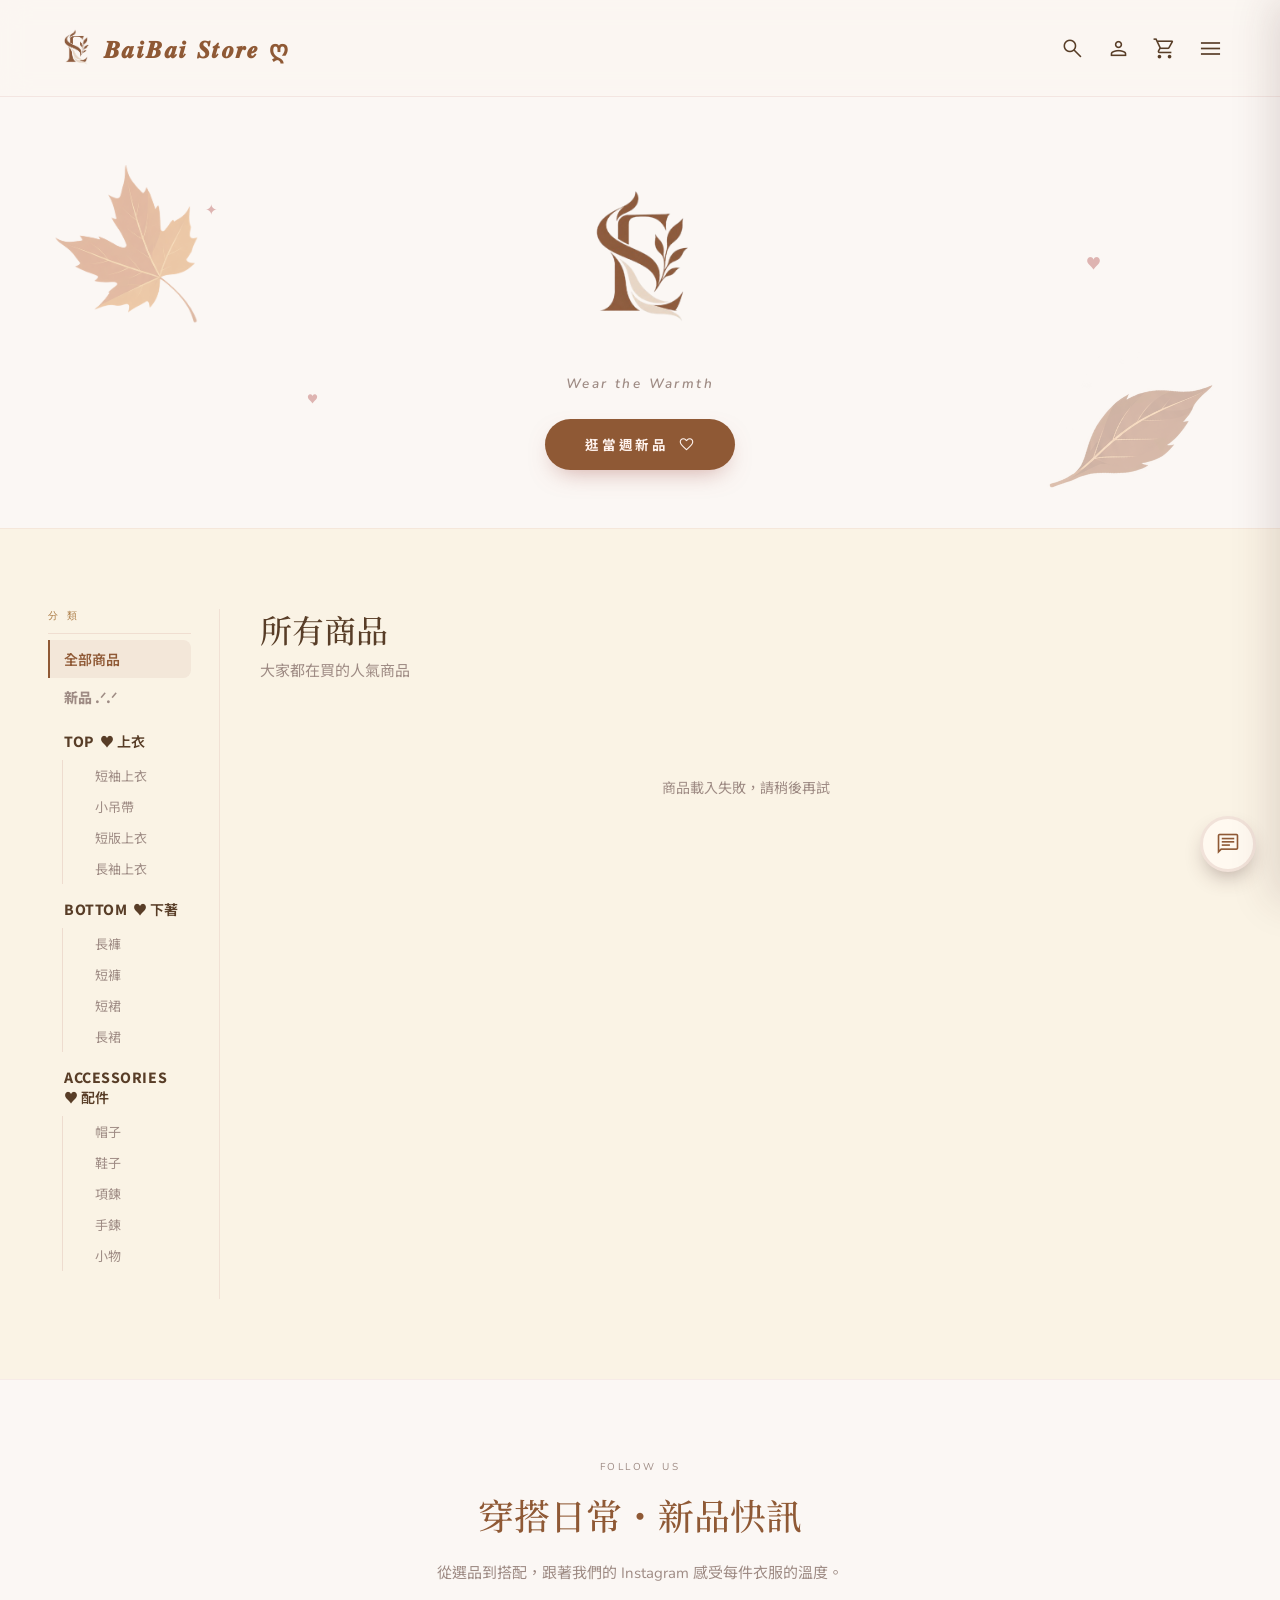
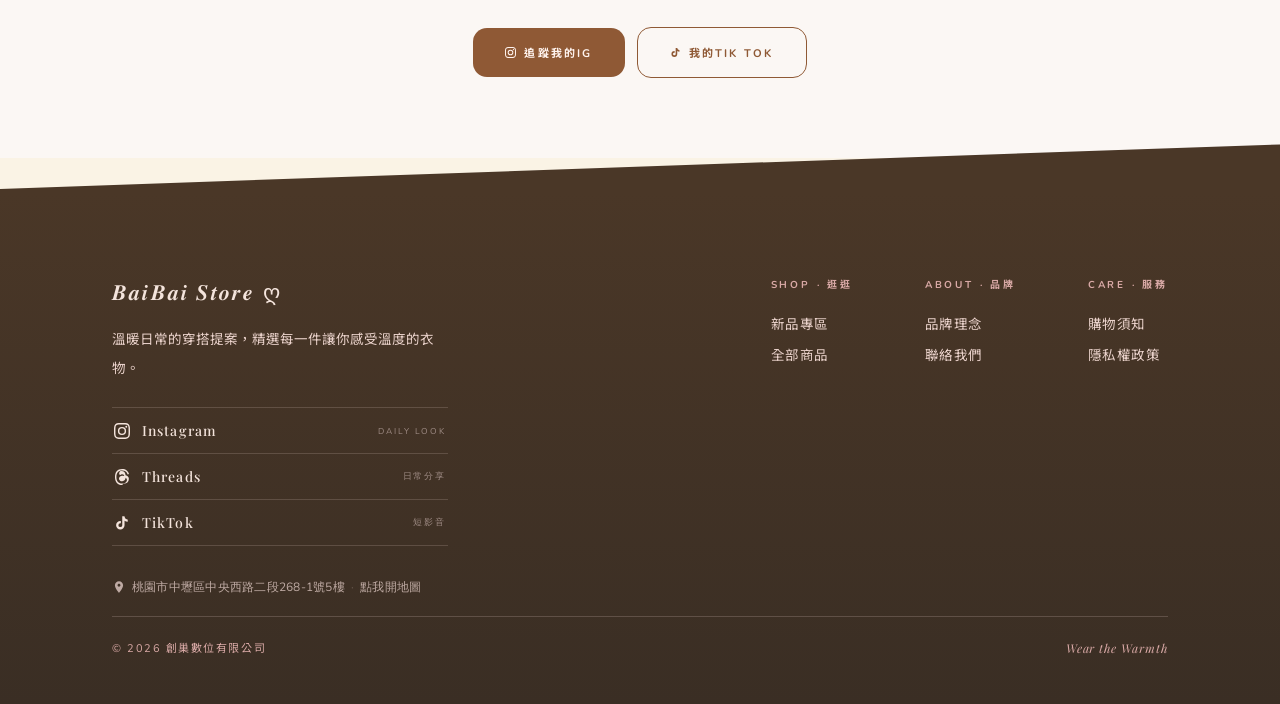
==== index.html @ 3d52a22b "add meta store config" ====
<!DOCTYPE html>
<html lang="zh-Hant">
<head>
  <meta charset="utf-8">
  <meta name="viewport" content="width=device-width, initial-scale=1.0">
  <title>𝑩𝒂𝒊𝑩𝒂𝒊 𝑺𝒕𝒐𝒓𝒆 ღ｜服飾選物 ♥</title>
  <meta name="description" content="𝑩𝒂𝒊𝑩𝒂𝒊 𝑺𝒕𝒐𝒓𝒆 ღ — 溫暖日常的穿搭提案，精選每一件讓你感受溫度的衣物。">
  <meta name="theme-color" content="#FBF7F4">
  <link rel="icon" type="image/x-icon" href="/image/favicon.ico">
  <link rel="icon" type="image/png" sizes="32x32" href="/image/favicon-32x32.png">
  <link rel="icon" type="image/png" sizes="16x16" href="/image/favicon-16x16.png">
  <link rel="apple-touch-icon" sizes="180x180" href="/image/apple-touch-icon.png">
  <link rel="manifest" href="/image/site.webmanifest">

  <!-- Google Fonts -->
  <link rel="preconnect" href="https://fonts.googleapis.com">
  <link rel="preconnect" href="https://fonts.gstatic.com" crossorigin>
  <link href="https://fonts.googleapis.com/css2?family=Playfair+Display:ital,wght@0,500;0,600;1,500;1,600&family=Noto+Serif+TC:wght@500;600;700&family=Nunito:ital,wght@0,300..800;1,400..700&family=Noto+Sans+TC:wght@300;400;500;700&display=swap" rel="stylesheet">
  <link href="https://fonts.googleapis.com/css2?family=Material+Symbols+Outlined:wght,FILL@100..700,0..1&display=swap" rel="stylesheet">
  <link rel="stylesheet" href="style.css">
  <!-- Meta Pixel -->
  <script>
  !function(f,b,e,v,n,t,s){if(f.fbq)return;n=f.fbq=function(){n.callMethod?
  n.callMethod.apply(n,arguments):n.queue.push(arguments)};if(!f._fbq)f._fbq=n;
  n.push=n;n.loaded=!0;n.version='2.0';n.queue=[];t=b.createElement(e);t.async=!0;
  t.src=v;s=b.getElementsByTagName(e)[0];s.parentNode.insertBefore(t,s)}(window,
  document,'script','https://connect.facebook.net/en_US/fbevents.js');
  fbq('init', '1105823902186663');
  fbq('track', 'PageView');
  </script>
  <noscript><img height="1" width="1" style="display:none"
  src="https://www.facebook.com/tr?id=1105823902186663&ev=PageView&noscript=1"/></noscript>
</head>
<body>

<!-- ══════════════════════════════════════════
     HEADER
══════════════════════════════════════════ -->
<header id="site-header">
  <nav class="header-nav">

    <!-- Logo ─ 替換成 <img src="/brand/logo.png" alt="品牌名稱" class="…"> -->
    <a href="/" class="header-logo" aria-label="品牌首頁">
      <img src="/image/cloth_logo.png" alt="Wear the Warmth">
      <p class="logo-text">𝑩𝒂𝒊𝑩𝒂𝒊 𝑺𝒕𝒐𝒓𝒆 ღ</p>
    </a>

    <!-- Right actions -->
    <div class="header-actions">
      <button type="button" class="icon-btn" aria-label="搜尋" onclick="Search.toggle()">
        <span class="material-symbols-outlined">search</span>
      </button>
      <a href="/account.html" class="icon-btn" aria-label="會員中心">
        <span class="material-symbols-outlined">person</span>
      </a>
      <button type="button" class="icon-btn" aria-label="購物車" onclick="Cart.open()">
        <span class="material-symbols-outlined">shopping_cart</span>
        <span id="cart-badge"></span>
      </button>
      <button type="button" class="icon-btn" aria-label="開啟選單" onclick="Drawer.open()"
              style="font-size:0">
        <span class="material-symbols-outlined" style="font-size:27px">menu</span>
      </button>
    </div>
  </nav>

  <!-- Search bar (toggle) -->
  <div id="search-bar">
    <input id="search-input" type="search" placeholder="搜尋商品…"
           oninput="Search.run(this.value)" autocomplete="off"
           onkeydown="if(event.key==='Escape')Search.toggle()">
  </div>
</header>


<!-- ══════════════════════════════════════════
     NAVIGATION DRAWER
══════════════════════════════════════════ -->
<div id="drawer-overlay" onclick="Drawer.close()"></div>

<aside id="nav-drawer" aria-label="主選單">
  <div class="drawer-inner">

    <div class="drawer-topbar">
      <div class="drawer-spacer"></div>
      <!-- Logo (drawer 中央) -->
      <div class="drawer-logo">
        <img src="/image/cloth_logo.png" alt="Wear the Warmth">
        <p class="logo-text">𝑩𝒂𝒊𝑩𝒂𝒊 𝑺𝒕𝒐𝒓𝒆 ღ</p>
        <span class="logo-text-span">Wear the Warmth</span>
      </div>
      <button class="drawer-close" onclick="Drawer.close()" aria-label="關閉選單">
        <span class="material-symbols-outlined">close</span>
      </button>
    </div>

    <nav class="drawer-nav">
      <span class="drawer-eyebrow">Menu</span>

      <a class="drawer-link" href="#new-zone">
        <span class="drawer-zh">新品專區</span>
        <span class="drawer-en">New In</span>
      </a>
      <span class="drawer-sep"></span>
      <a class="drawer-link" href="#shop">
        <span class="drawer-zh">全部商品</span>
        <span class="drawer-en">Shop All</span>
      </a>
      <span class="drawer-sep"></span>
      <a class="drawer-link" href="/notice">
        <span class="drawer-zh">購物須知</span>
        <span class="drawer-en">Care Guide</span>
      </a>
      <span class="drawer-sep"></span>
      <a class="drawer-link" href="/account.html">
        <span class="drawer-zh">會員中心</span>
        <span class="drawer-en">My Account</span>
      </a>
    </nav>

    <div class="drawer-foot">
      <div class="drawer-tagline">
        <span class="drawer-tagline-line"></span>
        <span class="drawer-tagline-text">Wear the Warmth</span>
        <span class="drawer-tagline-line"></span>
      </div>
      <div class="drawer-socials">
        <a class="drawer-social-link" href="#" target="_blank" rel="noopener">Instagram</a>
        <a class="drawer-social-link" href="/contact">Contact Us</a>
      </div>
    </div>

  </div>
</aside>


<!-- ══════════════════════════════════════════
     MAIN
══════════════════════════════════════════ -->
<main>

  <!-- ── Hero ── -->
  <section class="hero" id="home">
    <div class="hero-deco d1"><img src="/image/leaf01.png" alt=""></div>
    <div class="hero-deco d2"><img src="/image/leaf02.png" alt=""></div>
    <span class="hero-spark" style="left:16%;top:24%">✦</span>
    <span class="hero-spark" style="right:14%;top:36%;animation-delay:1.2s">♥︎</span>
    <span class="hero-spark" style="left:24%;bottom:28%;animation-delay:.6s;font-size:11px">♥︎</span>

    <div class="hero-inner">
      <!-- Logo 區：替換成 <img> -->
      <div class="hero-logo">
        <img src="/image/cloth_logo.png" alt="Wear the Warmth">
      </div>
      <p class="hero-tagline">Wear the Warmth</p>
      <a class="hero-cta" href="#shop">
        逛當週新品
        <span class="material-symbols-outlined">favorite</span>
      </a>
    </div>
  </section>


  <!-- ── Product Grid ── -->
  <section id="shop" class="shop-section">
    <div class="shop-layout">

      <!-- 左側分類欄 (桌機顯示) -->
      <aside class="shop-sidebar">
        <div class="sidebar-group">
          <span class="sidebar-group-title">分 類</span>
          <ul class="sidebar-list">

            <li><button class="sidebar-btn active" data-cat="all" onclick="filterCat('all')">全部商品</button></li>
            <li><button class="sidebar-btn" data-cat="new" onclick="filterCat('new')" style="font-weight: 800;">新品 .ᐟ.ᐟ</button></li>

            <!-- TOP 上衣 -->
            <li>
              <button class="sidebar-btn sidebar-btn--parent" data-cat="top" onclick="filterCat('top')">
                <span class="sb-en">TOP</span> ♥ 上衣
              </button>
              <ul class="sidebar-sub">
                <li><button class="sidebar-btn sidebar-btn--sub" data-cat="tshirt" onclick="filterCat('tshirt')">短袖上衣</button></li>
                <li><button class="sidebar-btn sidebar-btn--sub" data-cat="blouse" onclick="filterCat('blouse')">小吊帶</button></li>
                <li><button class="sidebar-btn sidebar-btn--sub" data-cat="shortsleeve" onclick="filterCat('shortsleeve')">短版上衣</button></li>
                <li><button class="sidebar-btn sidebar-btn--sub" data-cat="longsleeve" onclick="filterCat('longsleeve')">長袖上衣</button></li>
              </ul>
            </li>

            <!-- BOTTOM 下著 -->
            <li>
              <button class="sidebar-btn sidebar-btn--parent" data-cat="bottom" onclick="filterCat('bottom')">
                <span class="sb-en">BOTTOM</span> ♥ 下著
              </button>
              <ul class="sidebar-sub">
                <li><button class="sidebar-btn sidebar-btn--sub" data-cat="pants" onclick="filterCat('pants')">長褲</button></li>
                <li><button class="sidebar-btn sidebar-btn--sub" data-cat="shorts" onclick="filterCat('shorts')">短褲</button></li>
                <li><button class="sidebar-btn sidebar-btn--sub" data-cat="skirt" onclick="filterCat('skirt')">短裙</button></li>
                <li><button class="sidebar-btn sidebar-btn--sub" data-cat="longskirt" onclick="filterCat('longskirt')">長裙</button></li>
              </ul>
            </li>

            <!-- ACCESSORIES 配件 -->
            <li>
              <button class="sidebar-btn sidebar-btn--parent" data-cat="accessories" onclick="filterCat('accessories')">
                <span class="sb-en">ACCESSORIES</span> ♥ 配件
              </button>
              <ul class="sidebar-sub">
                <li><button class="sidebar-btn sidebar-btn--sub" data-cat="cap" onclick="filterCat('cap')">帽子</button></li>
                <li><button class="sidebar-btn sidebar-btn--sub" data-cat="shoes" onclick="filterCat('shoes')">鞋子</button></li>
                <li><button class="sidebar-btn sidebar-btn--sub" data-cat="necklace" onclick="filterCat('necklace')">項鍊</button></li>
                <li><button class="sidebar-btn sidebar-btn--sub" data-cat="bracelet" onclick="filterCat('bracelet')">手鍊</button></li>
                <li><button class="sidebar-btn sidebar-btn--sub" data-cat="accessory" onclick="filterCat('accessory')">小物</button></li>
              </ul>
            </li>
          </ul>
        </div>
      </aside>

      <!-- 右側商品區 -->
      <div class="shop-main">
        <div class="section-head">
          <h2 class="section-title">所有商品</h2>
          <p class="section-subtitle">大家都在買的人氣商品</p>
        </div>

        <!-- 手機版橫向篩選 (桌機隱藏) -->
        <div class="mobile-filter">
          <button class="mobile-filter-btn active" data-cat="all" onclick="filterCat('all')">全部</button>
          <button class="mobile-filter-btn" data-cat="new" onclick="filterCat('new')">新品</button>
          <button class="mobile-filter-btn" data-cat="top" onclick="filterCat('top')">上衣</button>
          <button class="mobile-filter-btn" data-cat="bottom" onclick="filterCat('bottom')">下著</button>
          <button class="mobile-filter-btn" data-cat="accessories" onclick="filterCat('accessories')">配件</button>
        </div>

        <div class="product-grid" id="product-grid">
          <p id="products-loading" style="grid-column:1/-1;text-align:center;padding:60px 0;color:var(--c-secondary);font-size:14px">載入中…</p>
        </div><!-- /product-grid -->
      </div><!-- /shop-main -->

    </div><!-- /shop-layout -->
  </section>


  <!-- ── Social Follow ── -->
  <section class="social-section">
    <div class="social-inner">
      <span class="social-eyebrow reveal">FOLLOW US</span>
      <h2 class="social-title reveal">穿搭日常・新品快訊</h2>
      <p class="social-desc reveal">從選品到搭配，跟著我們的 Instagram 感受每件衣服的溫度。</p>
      <div class="social-btns reveal">
        <a href="https://www.instagram.com/yiann.9424/" target="_blank" rel="noopener" class="btn-solid">
          <svg xmlns="http://www.w3.org/2000/svg" viewBox="0 0 24 24" width="1em" height="1em" fill="currentColor" aria-hidden="true"><path d="M12 2.163c3.204 0 3.584.012 4.85.07 3.252.148 4.771 1.691 4.919 4.919.058 1.265.069 1.645.069 4.849 0 3.205-.012 3.584-.069 4.849-.149 3.225-1.664 4.771-4.919 4.919-1.266.058-1.644.07-4.85.07-3.204 0-3.584-.012-4.849-.07-3.26-.149-4.771-1.699-4.919-4.92-.058-1.265-.07-1.644-.07-4.849 0-3.204.013-3.583.07-4.849.149-3.227 1.664-4.771 4.919-4.919 1.266-.057 1.645-.069 4.849-.069zM12 0C8.741 0 8.333.014 7.053.072 2.695.272.273 2.69.073 7.052.014 8.333 0 8.741 0 12c0 3.259.014 3.668.072 4.948.2 4.358 2.618 6.78 6.98 6.98C8.333 23.986 8.741 24 12 24c3.259 0 3.668-.014 4.948-.072 4.354-.2 6.782-2.618 6.979-6.98.059-1.28.073-1.689.073-4.948 0-3.259-.014-3.667-.072-4.947-.196-4.354-2.617-6.78-6.979-6.98C15.668.014 15.259 0 12 0zm0 5.838a6.162 6.162 0 100 12.324 6.162 6.162 0 000-12.324zM12 16a4 4 0 110-8 4 4 0 010 8zm6.406-11.845a1.44 1.44 0 100 2.881 1.44 1.44 0 000-2.881z"/></svg>追蹤我的IG
        </a>
        <a href="https://www.tiktok.com/@yiann.9424_" target="_blank" rel="noopener" class="btn-outline">
          <svg xmlns="http://www.w3.org/2000/svg" viewBox="0 0 24 24" width="1em" height="1em" fill="currentColor" aria-hidden="true"><path d="M19.59 6.69a4.83 4.83 0 01-3.77-4.25V2h-3.45v13.67a2.89 2.89 0 01-2.88 2.5 2.89 2.89 0 01-2.89-2.89 2.89 2.89 0 012.89-2.89c.28 0 .54.04.79.1V9.01a6.33 6.33 0 00-.79-.05 6.34 6.34 0 00-6.34 6.34 6.34 6.34 0 006.34 6.34 6.34 6.34 0 006.33-6.34V8.69a8.18 8.18 0 004.78 1.52V6.73a4.85 4.85 0 01-1.01-.04z"/></svg>我的Tik Tok
        </a>
      </div>
    </div>
  </section>

</main>


<!-- footer 由 script.js renderFooter() 動態插入 -->


<!-- ══════════════════════════════════════════
     CONTACT FAB + POPUP
══════════════════════════════════════════ -->
<button class="fab-contact" id="fab-btn" aria-label="聯絡客服" aria-expanded="false"
        onclick="Contact.toggle()">
  <span class="material-symbols-outlined">chat</span>
</button>

<div class="contact-pop" id="contact-pop" role="dialog" aria-label="聯絡我們">
  <div class="cp-head">
    <span>聯絡我們</span>
    <button onclick="Contact.close()" aria-label="關閉">×</button>
  </div>
  <a class="cp-link" href="https://www.instagram.com/yiann.9424/" target="_blank" rel="noopener">
    <div class="cp-icon"><svg xmlns="http://www.w3.org/2000/svg" viewBox="0 0 24 24" width="1em" height="1em" fill="currentColor" aria-hidden="true"><path d="M12 2.163c3.204 0 3.584.012 4.85.07 3.252.148 4.771 1.691 4.919 4.919.058 1.265.069 1.645.069 4.849 0 3.205-.012 3.584-.069 4.849-.149 3.225-1.664 4.771-4.919 4.919-1.266.058-1.644.07-4.85.07-3.204 0-3.584-.012-4.849-.07-3.26-.149-4.771-1.699-4.919-4.92-.058-1.265-.07-1.644-.07-4.849 0-3.204.013-3.583.07-4.849.149-3.227 1.664-4.771 4.919-4.919 1.266-.057 1.645-.069 4.849-.069zM12 0C8.741 0 8.333.014 7.053.072 2.695.272.273 2.69.073 7.052.014 8.333 0 8.741 0 12c0 3.259.014 3.668.072 4.948.2 4.358 2.618 6.78 6.98 6.98C8.333 23.986 8.741 24 12 24c3.259 0 3.668-.014 4.948-.072 4.354-.2 6.782-2.618 6.979-6.98.059-1.28.073-1.689.073-4.948 0-3.259-.014-3.667-.072-4.947-.196-4.354-2.617-6.78-6.979-6.98C15.668.014 15.259 0 12 0zm0 5.838a6.162 6.162 0 100 12.324 6.162 6.162 0 000-12.324zM12 16a4 4 0 110-8 4 4 0 010 8zm6.406-11.845a1.44 1.44 0 100 2.881 1.44 1.44 0 000-2.881z"/></svg></div>
    <span class="cp-text"><b>Instagram 私訊</b><i>@yiann.9424</i></span>
    <span class="cp-arrow">→</span>
  </a>
  <a class="cp-link" href="https://www.threads.com/@yiann.9424" target="_blank" rel="noopener">
    <div class="cp-icon"><svg xmlns="http://www.w3.org/2000/svg" viewBox="0 0 24 24" width="1em" height="1em" fill="currentColor" aria-hidden="true"><path d="M12.186 24h-.007c-3.581-.024-6.334-1.205-8.184-3.509C2.35 18.44 1.5 15.586 1.472 12.01v-.017c.03-3.579.879-6.43 2.525-8.482C5.868 1.206 8.602.016 12.18 0h.014c2.746.02 5.043.725 6.826 2.098 1.677 1.29 2.858 3.13 3.509 5.467l-2.04.569c-1.104-3.96-3.898-5.984-8.304-6.015-2.91.022-5.11.936-6.54 2.717C4.307 6.504 3.616 8.914 3.589 12c.027 3.086.718 5.496 2.057 7.164 1.43 1.783 3.631 2.698 6.54 2.717 2.623-.02 4.358-.631 5.8-2.045 1.647-1.613 1.618-3.593 1.09-4.798-.31-.71-.873-1.3-1.634-1.75-.192 1.352-.622 2.446-1.284 3.272-.886 1.102-2.14 1.704-3.73 1.79-1.202.065-2.361-.218-3.259-.801-1.063-.689-1.685-1.74-1.752-2.964-.065-1.19.408-2.285 1.33-3.082.88-.76 2.119-1.207 3.583-1.291a13.853 13.853 0 013.02.142c-.126-.742-.375-1.332-.75-1.757-.513-.586-1.298-.883-2.363-.886h-.018c-.882 0-1.952.25-2.857 1.446l-1.644-1.18C7.863 3.354 9.429 2.986 11.07 2.986h.03c3.873.04 6.027 2.274 6.27 6.324.47.117.917.262 1.338.433 1.357.555 2.387 1.438 2.985 2.556.811 1.513.776 3.662-.09 5.533-1.26 2.742-3.656 4.131-7.417 4.168h-.003z"/></svg></div>
    <span class="cp-text"><b>Threads</b><i>@yiann.9424</i></span>
    <span class="cp-arrow">→</span>
  </a>
  <div class="cp-note">依來訊順序盡快回覆，感謝耐心等候 ♡</div>
</div>


<!-- ══════════════════════════════════════════
     CART DRAWER
══════════════════════════════════════════ -->
<div id="cart-overlay" onclick="Cart.close()"></div>

<aside id="cart-drawer" aria-label="購物車">
  <div class="cart-head">
    <button class="cart-close" onclick="Cart.close()" aria-label="關閉購物車">
      <span class="material-symbols-outlined">close</span>
    </button>
    <p class="cart-title">SHOPPING CART <span style="color:#A85C55">♥</span></p>
    <span class="cart-subtitle">購 物 車</span>
  </div>

  <div class="cart-body" id="cart-body">
    <div class="cart-empty-state">
      <span class="material-symbols-outlined">shopping_cart</span>
      <p>購物車還空著</p>
      <a href="#shop" onclick="Cart.close()">去逛逛 →</a>
    </div>
  </div>

  <div class="cart-foot">
    <div class="cart-total-box">
      <div class="cart-total-row">
        <span class="cart-total-label">小計</span>
        <span class="cart-total-amt" id="cart-total">NT$0</span>
      </div>
      <p class="cart-total-note">運費將於結帳時計算</p>
    </div>
    <a href="/checkout.html" class="cart-btn-checkout">前往結帳</a>
    <button class="cart-btn-continue" onclick="Cart.close()">繼續購物</button>
    <div class="cart-perks">
      <div class="cart-perk">
        <span class="material-symbols-outlined">local_shipping</span>
        <p class="cart-perk-title">滿額免運</p>
        <p class="cart-perk-desc">消費滿 NT$5,000<br>享免運優惠</p>
      </div>
      <div class="cart-perk">
        <span class="material-symbols-outlined">favorite</span>
        <p class="cart-perk-title">貼心服務</p>
        <p class="cart-perk-desc">有問題歡迎<br>聯繫客服</p>
      </div>
    </div>
  </div>
</aside>


<!-- ══════════════════════════════════════════
     TOAST
══════════════════════════════════════════ -->
<div id="toast"></div>

<script src="script.js"></script>
<script>
(async () => {
  const API  = 'https://brand-api.crazyfunlife8.workers.dev';
  const grid = document.getElementById('product-grid');
  try {
    const res  = await fetch(`${API}/api/products`);
    const data = await res.json();
    if (!data.ok || !data.products.length) {
      grid.innerHTML = '<p style="grid-column:1/-1;text-align:center;padding:60px 0;color:var(--c-secondary);font-size:14px">目前沒有商品</p>';
      return;
    }
    grid.innerHTML = data.products.map(p => {
      const img    = p.images?.[0]
        ? `<img src="${API}/images/${p.images[0]}" alt="${p.name}" loading="lazy">`
        : `<div class="product-img-placeholder"><span class="material-symbols-outlined">checkroom</span></div>`;
      const badge  = p.badge === 'new' ? '<span class="badge badge-new">NEW</span>'
                   : p.badge === 'hot' ? '<span class="badge badge-hot">HOT</span>' : '';
      const price  = p.original_price && p.original_price > p.price
        ? `NT$${p.price.toLocaleString()} <span class="product-price-original">NT$${p.original_price.toLocaleString()}</span>`
        : `NT$${p.price.toLocaleString()}`;
      return `
        <a class="product-card" href="product.html?id=${p.id}" data-cat="${[p.cat, p.badge === 'new' ? 'new' : ''].filter(Boolean).join(' ')}">
          <div class="product-img-wrap">
            ${img}
            ${badge ? `<div class="product-badges">${badge}</div>` : ''}
          </div>
          <div class="product-info">
            <p class="product-name">${p.name}</p>
            <p class="product-price">${price}</p>
          </div>
        </a>`;
    }).join('');
  } catch {
    grid.innerHTML = '<p style="grid-column:1/-1;text-align:center;padding:60px 0;color:var(--c-secondary);font-size:14px">商品載入失敗，請稍後再試</p>';
  }
})();
</script>
</body>
</html>
---- style.css ----
/* ══════════════════════════════════════════
   DESIGN TOKENS
══════════════════════════════════════════ */
:root {
  --c-primary:      #8f5935;
  --c-primary-dark: #754122;
  --c-surface:      #FBF7F4;
  --c-body:         #FAF3E5;
  --c-on-surface:   #583d27;
  --c-secondary:    #9E8B84;
  --c-accent:       #D9A9A6;
  --c-accent-mid:   #aa7a43;
  --c-ft-dark:      #4a3727;
  --c-ft-darker:    #3A2E24;
  --r-card:         22px;
  --r-btn:          14px;
  --r-pill:         9999px;
  --r-input:        12px;
}

/* ══════════════════════════════════════════
   BASE
══════════════════════════════════════════ */
*, *::before, *::after { box-sizing: border-box; margin: 0; padding: 0; }
html { scroll-behavior: smooth; }
body {
  font-family: 'Nunito', 'Noto Sans TC', sans-serif;
  background: var(--c-body);
  color: var(--c-on-surface);
  overflow-x: hidden;
  -webkit-font-smoothing: antialiased;
}
a { color: inherit; }
button { font-family: inherit; }
img { display: block; max-width: 100%; }

.material-symbols-outlined {
  font-variation-settings: 'FILL' 0, 'wght' 300, 'GRAD' 0, 'opsz' 24;
  vertical-align: middle;
}

/* ══════════════════════════════════════════
   SCROLL REVEAL
══════════════════════════════════════════ */
.reveal {
  opacity: 0;
  transform: translateY(20px);
  transition: opacity .8s cubic-bezier(.25,.46,.45,.94),
              transform .8s cubic-bezier(.25,.46,.45,.94);
}
.reveal.visible { opacity: 1; transform: translateY(0); }

/* ══════════════════════════════════════════
   HEADER
══════════════════════════════════════════ */
#site-header {
  position: fixed; top: 0; left: 0; width: 100%; z-index: 50;
  background: rgba(251,247,244,.92);
  backdrop-filter: blur(14px);
  -webkit-backdrop-filter: blur(14px);
  border-bottom: 1px solid rgba(192,128,122,.15);
  transition: box-shadow .3s;
}
#site-header.scrolled { box-shadow: 0 2px 20px rgba(74,43,39,.1); }

.header-nav {
  display: flex; align-items: center; gap: 4px;
  width: 100%; padding: 0 20px;
  max-width: 1280px; margin: 0 auto;
  height: 80px;
}
@media (min-width: 768px) { .header-nav { height: 96px; padding: 0 48px; } }

.header-logo {
  display: flex; align-items: center; text-decoration: none; flex-shrink: 0;
}
.header-logo img { height: 48px; width: auto; object-fit: contain; }
@media (min-width: 768px) { .header-logo img { height: 56px; } }
/* 文字 logo 備用 (沒有圖時顯示) */
.logo-text {
  font-family: 'Playfair Display', serif;
  font-size: 24px; font-weight: 600;
  color: var(--c-primary); letter-spacing: .1em;
}
.logo-text-span {
  font-family: 'Nunito', 'Noto Sans TC', sans-serif;
  font-size: 8px; font-weight: 600;
  color: var(--c-secondary); letter-spacing: .08em;
  top: 4px; left: 1px;
  position: relative;
}

.header-actions { display: flex; align-items: center; gap: 2px; margin-left: auto; }

.icon-btn {
  display: flex; align-items: center; justify-content: center;
  width: 44px; height: 44px;
  background: none; border: none; cursor: pointer;
  color: var(--c-on-surface);
  transition: color .3s;
  position: relative; text-decoration: none;
}
.icon-btn:hover { color: var(--c-primary); }
.icon-btn .material-symbols-outlined { font-size: 25px; }

#cart-badge {
  display: none; position: absolute; top: 5px; right: 2px;
  background: var(--c-primary); color: #FFF3EE;
  font-size: 10px; line-height: 1; border-radius: var(--r-pill);
  min-width: 16px; height: 16px;
  align-items: center; justify-content: center; padding: 0 3px;
}
#cart-badge.show { display: flex; }

/* Search Bar (below header) */
#search-bar {
  display: none; padding: 12px 20px;
  background: rgba(251,247,244,.98);
  border-top: 1px solid rgba(192,128,122,.12);
}
#search-bar.open { display: block; }
#search-input {
  width: 100%; padding: 10px 16px;
  background: #F5EDE8; border: 1px solid rgba(192,128,122,.3);
  border-radius: var(--r-input); outline: none;
  font-family: 'Nunito', 'Noto Sans TC', sans-serif;
  font-size: 14px; color: var(--c-on-surface);
  transition: border-color .25s;
}
#search-input:focus { border-color: var(--c-primary); }
#search-input::placeholder { color: var(--c-secondary); }

/* ══════════════════════════════════════════
   NAVIGATION DRAWER
══════════════════════════════════════════ */
#drawer-overlay {
  position: fixed; inset: 0;
  background: rgba(58,46,36,.25);
  backdrop-filter: blur(4px);
  z-index: 65;
  opacity: 0; pointer-events: none;
  transition: opacity .35s;
}
#drawer-overlay.open { opacity: 1; pointer-events: auto; }

#nav-drawer {
  position: fixed; inset: 0;
  background: var(--c-surface);
  z-index: 70;
  display: flex; flex-direction: column;
  overflow-y: auto;
  transform: translateX(-100%);
  transition: transform .4s cubic-bezier(.25,.46,.45,.94);
}
#nav-drawer.open { transform: translateX(0); }

.drawer-inner {
  display: flex; flex-direction: column; min-height: 100%;
  padding: 16px 24px 32px;
  max-width: 1280px; margin: 0 auto; width: 100%;
}
@media (min-width: 768px) { .drawer-inner { padding: 32px 48px 48px; } }

.drawer-topbar {
  display: flex; align-items: center; justify-content: space-between;
  height: 80px; margin-bottom: 24px; flex-shrink: 0;
}
@media (min-width: 768px) { .drawer-topbar { height: 96px; } }

.drawer-spacer { width: 48px; }

.drawer-logo img { height: 3.8rem; width: auto; object-fit: contain; }
@media (min-width: 768px) { .drawer-logo img { height: 5rem; } }

.drawer-close {
  display: flex; align-items: center; justify-content: center;
  width: 48px; height: 48px;
  background: none; border: none; cursor: pointer;
  color: var(--c-primary); transition: color .3s;
}
.drawer-close:hover { color: var(--c-on-surface); }
.drawer-close .material-symbols-outlined { font-size: 28px; }

/* Eyebrow */
.drawer-eyebrow {
  display: flex; align-items: center; gap: 14px;
  font-family: 'Nunito', sans-serif;
  font-size: 10px; letter-spacing: .4em; text-indent: .4em;
  text-transform: uppercase; color: var(--c-accent-mid);
}
.drawer-eyebrow::before, .drawer-eyebrow::after {
  content: ""; width: 30px; height: 1px;
}
.drawer-eyebrow::before { background: linear-gradient(90deg, transparent, rgba(192,128,122,.55)); }
.drawer-eyebrow::after  { background: linear-gradient(90deg, rgba(192,128,122,.55), transparent); }

/* Nav Links */
.drawer-nav {
  display: flex; flex-direction: column;
  align-items: center; justify-content: center;
  flex-grow: 1; gap: 24px;
}

.drawer-link {
  display: flex; flex-direction: column; align-items: center; gap: 7px;
  text-decoration: none; transition: opacity .3s;
}
.drawer-zh {
  font-family: 'Playfair Display', 'Noto Serif TC', Georgia, serif;
  font-weight: 500;
  font-size: clamp(21px, 4.6vw, 27px);
  letter-spacing: .3em; text-indent: .3em;
  color: var(--c-on-surface); line-height: 1.3; transition: color .3s;
}
.drawer-en {
  font-family: 'Playfair Display', serif;
  font-style: italic; font-size: 12.5px;
  letter-spacing: .08em; color: var(--c-accent-mid); transition: color .3s;
}
.drawer-link:hover .drawer-zh,
.drawer-link:hover .drawer-en { color: var(--c-primary); }

.drawer-sep { width: 26px; height: 1px; background: rgba(192,128,122,.4); }

/* Drawer footer */
.drawer-foot { margin-top: auto; padding-top: 40px; }
.drawer-tagline {
  display: flex; align-items: center; gap: 16px; margin-bottom: 24px;
}
.drawer-tagline-line { flex: 1; height: 1px; background: rgba(192,128,122,.3); }
.drawer-tagline-text {
  font-size: 10px; letter-spacing: .35em; text-transform: uppercase;
  color: rgba(158,139,132,.8); white-space: nowrap;
}
.drawer-socials { display: flex; flex-wrap: wrap; justify-content: center; gap: 24px; }
@media (min-width: 768px) { .drawer-socials { gap: 48px; } }
.drawer-social-link {
  font-size: 11px; letter-spacing: .15em; text-transform: uppercase;
  color: rgba(58,46,36,.7); text-decoration: none; transition: color .3s;
}
.drawer-social-link:hover { color: var(--c-primary); }

/* ══════════════════════════════════════════
   HERO
══════════════════════════════════════════ */
.hero {
  position: relative; overflow: hidden; text-align: center;
  padding: 58px 24px 0;
  background-color: var(--c-surface);
}

.hero-inner {
  position: relative; z-index: 2;
  max-width: 560px; margin: 0 auto; padding-bottom: 58px;
  opacity: 0; transform: translateY(16px);
  animation: heroIn .8s cubic-bezier(.2,.65,.25,1) .05s forwards;
}
@keyframes heroIn { to { opacity: 1; transform: none; } }
@media (prefers-reduced-motion: reduce) {
  .hero-inner { animation: none; opacity: 1; transform: none; }
}

.hero-logo { width: min(46vw, 210px); margin: 0 auto; }
.hero-logo img { width: 100%; height: auto; }

.hero-tagline {
  margin-top: 10px;
  font-family: 'Nunito', sans-serif; font-style: italic; font-weight: 600;
  font-size: 13.5px; letter-spacing: .18em; color: var(--c-secondary);
}

.hero-cta {
  display: inline-flex; align-items: center; gap: 9px;
  margin-top: 26px; padding: 15px 40px;
  background: var(--c-primary); color: #FFF3EE;
  text-decoration: none; border-radius: var(--r-pill);
  font-family: 'Nunito', 'Noto Sans TC', sans-serif;
  font-weight: 700; font-size: 13.5px; letter-spacing: .2em;
  box-shadow: 0 10px 24px -10px rgba(168,92,85,.55);
  transition: transform .25s cubic-bezier(.34,1.56,.64,1), box-shadow .25s;
}
.hero-cta:hover { transform: translateY(-3px) scale(1.02); box-shadow: 0 16px 30px -12px rgba(168,92,85,.6); }
.hero-cta .material-symbols-outlined { font-size: 17px; }

/* Deco elements */
.hero-deco {
  position: absolute; pointer-events: none; z-index: 0;
  width: clamp(90px, 14vw, 160px);
  height: clamp(90px, 14vw, 160px);
  opacity: .4;
}
.hero-deco img { width: 100%; height: 100%; object-fit: contain; }
.hero-deco.d1 { left: 4vw; top: 16%; transform-origin: 50% 0%; animation: leafSway 9s ease-in-out infinite; }
.hero-deco.d2 { right: 3vw; bottom: 2%; transform-origin: 50% 0%; animation: leafSway 15s ease-in-out infinite reverse; rotate: 20deg; }
@keyframes leafSway { 0%,100%{ transform: rotate(-25deg); } 50%{ transform: rotate(25deg); } }

.hero-spark {
  position: absolute; pointer-events: none;
  color: var(--c-accent); font-size: 15px; opacity: .85;
  animation: twinkle 2.6s ease-in-out infinite;
}
@keyframes twinkle { 0%,100%{ opacity: .25 } 50%{ opacity: .9 } }
@media (prefers-reduced-motion: reduce) { .hero-deco, .hero-spark { animation: none; } }

/* ══════════════════════════════════════════
   ANNOUNCEMENT BANNER (optional)
══════════════════════════════════════════ */
.announce-bar {
  background: var(--c-primary); color: #FFF3EE;
  text-align: center; padding: 10px 16px;
  font-size: 12.5px; letter-spacing: .1em;
  display: flex; align-items: center; justify-content: center; gap: 8px;
}
.announce-bar .material-symbols-outlined { font-size: 16px; }

/* ══════════════════════════════════════════
   PRODUCT SECTION
══════════════════════════════════════════ */
.shop-section {
  padding: 48px 20px 64px;
  max-width: 1280px; margin: 0 auto;
  border-top: 1px solid rgba(192,128,122,.1);
}
@media (min-width: 768px) { .shop-section { padding: 80px 48px; } }

.section-head { margin-bottom: 24px; }
@media (min-width: 768px) { .section-head { margin-bottom: 36px; } }

.section-title {
  font-family: 'Playfair Display', 'Noto Serif TC', Georgia, serif;
  font-size: 28px; font-weight: 500;
  color: var(--c-on-surface); line-height: 1.3; margin-bottom: 8px;
}
@media (min-width: 768px) { .section-title { font-size: 32px; } }

.section-subtitle { font-size: 15px; color: var(--c-secondary); }

/* ── Shop Layout ── */
.shop-layout {
  display: flex;
  align-items: flex-start;
}

/* ── Left Sidebar ── */
.shop-sidebar { display: none; }
@media (min-width: 768px) {
  .shop-sidebar {
    display: block;
    width: 172px;
    flex-shrink: 0;
    position: sticky;
    top: 108px;
    padding-right: 28px;
    margin-right: 40px;
    border-right: 1px solid rgba(192,128,122,.15);
  }
}

.sidebar-group { margin-bottom: 28px; }

.sidebar-group-title {
  display: block;
  font-family: 'Nunito', sans-serif;
  font-size: 10px; letter-spacing: .3em; text-transform: uppercase;
  color: var(--c-accent-mid);
  padding-bottom: 10px;
  border-bottom: 1px solid rgba(192,128,122,.18);
  margin-bottom: 6px;
}

.sidebar-list { list-style: none; }

.sidebar-btn {
  display: block; width: 100%;
  padding: 9px 12px 9px 14px;
  background: none;
  border: none;
  border-left: 2.5px solid transparent;
  cursor: pointer; text-align: left;
  font-family: 'Noto Sans TC', 'Nunito', sans-serif;
  font-size: 14px;
  color: var(--c-secondary);
  border-radius: 0 8px 8px 0;
  transition: background .2s, color .2s, border-color .2s;
}
.sidebar-btn:hover {
  background: rgba(168,92,85,.06);
  color: var(--c-on-surface);
}
.sidebar-btn.active {
  border-left-color: var(--c-primary);
  background: rgba(168,92,85,.08);
  color: var(--c-primary);
  font-weight: 600;
}

/* ── Sidebar parent / sub ── */
.sidebar-btn--parent {
  font-weight: 600;
  color: var(--c-on-surface);
  margin-top: 6px;
}
.sb-en {
  /* font-style: italic; */
  font-weight: 800;
  /* color: var(--c-accent-mid); */
  letter-spacing: .04em;
  margin-right: 3px;
}

.sidebar-sub {
  list-style: none;
  padding-left: 16px;
  margin-left: 14px;
  margin-bottom: 4px;
  border-left: 1px solid rgba(192,128,122,.2);
}
.sidebar-btn--sub {
  font-size: 13px;
  color: var(--c-secondary);
  padding-top: 6px;
  padding-bottom: 6px;
}
.sidebar-btn--sub:hover { color: var(--c-on-surface); }
.sidebar-btn--sub.active { color: var(--c-primary); }

/* ── Mobile filter bar ── */
.mobile-filter {
  display: flex; overflow-x: auto; gap: 8px;
  padding-bottom: 4px; margin-bottom: 24px;
  scrollbar-width: none;
}
.mobile-filter::-webkit-scrollbar { display: none; }
@media (min-width: 768px) { .mobile-filter { display: none; } }

.mobile-filter-btn {
  padding: 7px 16px; flex-shrink: 0;
  background: none; border: 1.5px solid rgba(192,128,122,.35);
  border-radius: var(--r-pill); cursor: pointer;
  font-family: 'Nunito', 'Noto Sans TC', sans-serif;
  font-size: 12.5px; font-weight: 600; letter-spacing: .06em;
  color: var(--c-secondary); white-space: nowrap;
  transition: background .2s, border-color .2s, color .2s;
}
.mobile-filter-btn:hover { border-color: var(--c-primary); color: var(--c-primary); }
.mobile-filter-btn.active {
  background: var(--c-primary); border-color: var(--c-primary); color: #FFF3EE;
}

/* ── Shop main ── */
.shop-main { flex: 1; min-width: 0; }
@media (min-width: 768px) {
  .shop-main .product-grid { grid-template-columns: repeat(3, 1fr); }
}

/* Product Grid */
.product-grid {
  display: grid;
  grid-template-columns: repeat(2, 1fr);
  gap: 12px;
}
@media (min-width: 768px) { .product-grid { grid-template-columns: repeat(4, 1fr); gap: 40px; } }

.product-card {
  display: flex; flex-direction: column;
  background: #FFF9F5; border-radius: var(--r-card);
  overflow: hidden; text-decoration: none;
  transition: transform .3s cubic-bezier(.34,1.2,.64,1), box-shadow .3s;
}
.product-card:hover {
  transform: translateY(-4px);
  box-shadow: 0 16px 40px -12px rgba(74,43,39,.18);
}

.product-img-wrap {
  width: 100%; padding-top: 130%;
  position: relative; background: #F5EDE8; overflow: hidden;
}
.product-img-wrap img {
  position: absolute; inset: 0; width: 100%; height: 100%;
  object-fit: cover; transition: transform .5s ease;
}
.product-card:hover .product-img-wrap img { transform: scale(1.04); }

.product-img-placeholder {
  position: absolute; inset: 0;
  display: flex; align-items: center; justify-content: center;
  color: rgba(168,92,85,.2);
}
.product-img-placeholder .material-symbols-outlined { font-size: 52px; }

.product-badges {
  position: absolute; top: 10px; left: 10px;
  display: flex; flex-direction: column; gap: 5px;
}
.badge {
  display: inline-flex; align-items: center;
  padding: 3px 10px; border-radius: var(--r-pill);
  font-size: 10px; font-weight: 700; letter-spacing: .12em;
  font-family: 'Nunito', sans-serif;
}
.badge-new  { background: var(--c-primary); color: #FFF3EE; }
.badge-hot  { background: #3A2E24; color: #FAF3E5; }
.badge-sold { background: rgba(58,46,36,.5); color: rgba(250,243,229,.7); }

.product-info { padding: 12px 14px 16px; }
@media (min-width: 768px) { .product-info { padding: 16px 18px 20px; } }

.product-name {
  font-family: 'Noto Sans TC', sans-serif;
  font-size: 14px; font-weight: 500;
  color: var(--c-on-surface); line-height: 1.5; margin-bottom: 6px;
}
.product-price {
  font-family: 'Nunito', sans-serif;
  font-size: 15px; font-weight: 700; color: var(--c-primary);
}
.product-price-original {
  font-size: 12px; color: var(--c-secondary);
  text-decoration: line-through; margin-left: 6px;
}

.empty-state {
  grid-column: 1 / -1; text-align: center;
  padding: 80px 0; color: var(--c-secondary); font-size: 15px;
}

/* ══════════════════════════════════════════
   SOCIAL / FOLLOW SECTION
══════════════════════════════════════════ */
.social-section {
  padding: 80px 20px;
  background: var(--c-surface);
  border-top: 1px solid rgba(192,128,122,.1);
  text-align: center;
}
.social-inner { max-width: 640px; margin: 0 auto; }

.social-eyebrow {
  display: block; margin-bottom: 16px;
  font-size: 10px; letter-spacing: .25em; text-transform: uppercase;
  color: var(--c-secondary);
}
.social-title {
  font-family: 'Playfair Display', 'Noto Serif TC', Georgia, serif;
  font-size: 28px; font-weight: 500;
  color: var(--c-primary); margin-bottom: 20px; line-height: 1.4;
}
@media (min-width: 768px) { .social-title { font-size: 36px; } }

.social-desc {
  font-size: 15px; color: var(--c-secondary); line-height: 1.8;
  margin-bottom: 40px;
}
.social-btns {
  display: flex; flex-direction: column; gap: 12px;
  justify-content: center; align-items: center;
}
@media (min-width: 640px) { .social-btns { flex-direction: row; } }

.btn-solid {
  display: inline-flex; align-items: center; justify-content: center; gap: 8px;
  padding: 16px 32px;
  background: var(--c-primary); color: #FFF3EE;
  font-family: 'Nunito', 'Noto Sans TC', sans-serif;
  font-size: 11px; font-weight: 700; letter-spacing: .2em; text-transform: uppercase;
  text-decoration: none; border-radius: var(--r-btn);
  transition: transform .25s cubic-bezier(.34,1.56,.64,1), box-shadow .25s;
}
.btn-solid:hover { transform: translateY(-2px); box-shadow: 0 10px 24px -8px rgba(168,92,85,.4); }
.btn-solid .material-symbols-outlined { font-size: 16px; }

.btn-outline {
  display: inline-flex; align-items: center; justify-content: center; gap: 8px;
  padding: 16px 32px;
  background: transparent; border: 1.5px solid var(--c-primary); color: var(--c-primary);
  font-family: 'Nunito', 'Noto Sans TC', sans-serif;
  font-size: 11px; font-weight: 700; letter-spacing: .2em; text-transform: uppercase;
  text-decoration: none; border-radius: var(--r-btn);
  transition: background .25s;
}
.btn-outline:hover { background: rgba(168,92,85,.06); }
.btn-outline .material-symbols-outlined { font-size: 16px; }

/* ══════════════════════════════════════════
   FOOTER
══════════════════════════════════════════ */
footer {
  position: relative; margin-top: 34px;
  background: linear-gradient(180deg, var(--c-ft-dark) 0%, var(--c-ft-darker) 100%);
}

footer::before {
  content: "";
  position: absolute;
  width: 100vw;
  left: 0; right: 0;
  top: -48px; height: 49px;
  background: var(--c-ft-dark);
  clip-path: polygon(-10% 100%, 100% 0, 100% 100%);
}

.footer-wrap { max-width: 1152px; margin: 0 auto; padding: 64px 24px 40px; display: flex; flex-direction: column; }
@media (min-width: 768px) { .footer-wrap { padding: 84px 48px 48px; } }

.footer-grid { display: flex; flex-direction: column; gap: 44px; }
@media (min-width: 768px) { .footer-grid { flex-direction: row; justify-content: space-between; gap: 64px; } }

.footer-brand img { height: 38px; width: auto; object-fit: contain; }
.footer-brand-text {
  font-family: 'Playfair Display', serif;
  font-size: 22px; font-weight: 500; color: #F4E4DC; letter-spacing: .1em;
}
.footer-blurb {
  margin-top: 20px;
  font-family: 'Nunito', 'Noto Sans TC', sans-serif;
  font-size: 13.5px; line-height: 2.1; color: #EBD3CC; max-width: 21rem;
}

.footer-social { margin-top: 24px; display: flex; flex-direction: column; max-width: 21rem; }
.footer-social a {
  display: flex; align-items: center; gap: 12px;
  padding: 13px 2px; text-decoration: none;
  border-bottom: 1px solid rgba(234,211,206,.18);
  color: #F4E4DC; transition: color .25s, padding-left .25s;
}
.footer-social a:first-child { border-top: 1px solid rgba(234,211,206,.18); }
.footer-social a:hover { color: #F7CBD0; padding-left: 5px; }
.footer-social .material-symbols-outlined { font-size: 18px; color: var(--c-accent); }
.footer-social b {
  font-family: 'Playfair Display', 'Noto Serif TC', Georgia, serif;
  font-weight: 500; font-size: 14px; letter-spacing: .08em;
}
.footer-social i {
  margin-left: auto; font-style: normal; font-family: 'Nunito', sans-serif;
  font-size: 8.5px; letter-spacing: .22em; text-transform: uppercase; color: var(--c-secondary);
}
.footer-info {
  margin-top: auto;
  padding: 32px 0 0;
  text-align: left;
}
.fs-map {
  display: inline-flex; align-items: center; gap: 6px;
  text-decoration: none; color: rgba(234,211,206,.75);
  font-family: 'Nunito', sans-serif; font-size: 12px;
  transition: color .2s;
}
.fs-map:hover { color: rgba(234,211,206,1); }
.fs-map svg { flex-shrink: 0; }
.fs-map-addr { letter-spacing: .02em; }
.fs-map-sep { opacity: .35; }
.fs-map-cta { letter-spacing: .03em; }
.fs-map:hover .fs-map-cta { text-decoration: underline; text-underline-offset: 3px; }

.footer-store {
  display: flex; gap: 10px; align-items: flex-start;
  margin-top: 20px; text-decoration: none; max-width: 21rem;
}
.footer-store .material-symbols-outlined { font-size: 18px; color: var(--c-accent); margin-top: 3px; flex-shrink: 0; }
.footer-store-addr { display: block; font-size: 13px; line-height: 1.8; color: #F4E4DC; letter-spacing: .05em; }
.footer-store-hours { display: block; font-size: 11px; letter-spacing: .1em; color: var(--c-secondary); margin-top: 2px; }
.footer-store:hover .footer-store-addr { color: #F7CBD0; }

.footer-cols { display: grid; grid-template-columns: 1fr 1fr; gap: 36px; }
@media (min-width: 768px) { .footer-cols { display: flex; gap: 72px; } }

.footer-col h5 {
  font-size: 10px; letter-spacing: .28em; text-transform: uppercase;
  color: var(--c-accent); margin-bottom: 16px;
}
.footer-col a {
  display: block; font-size: 13.5px; letter-spacing: .04em;
  color: #EBD3CC; text-decoration: none; padding: 5px 0; transition: color .25s;
}
.footer-col a:hover { color: #F7CBD0; }

.footer-bar {
  border-top: 1px solid rgba(234,211,206,.2); margin-top: 16px; padding-top: 22px;
  display: flex; flex-direction: column; gap: 6px;
  align-items: center; text-align: center;
}
@media (min-width: 640px) { .footer-bar { flex-direction: row; justify-content: space-between; text-align: left; } }
.footer-bar .ft-copy { font-size: 11px; letter-spacing: .14em; color: var(--c-accent); }
.footer-bar .ft-tagline {
  font-family: 'Playfair Display', serif; font-style: italic;
  font-size: 12px; letter-spacing: .08em; color: var(--c-accent);
}

/* ══════════════════════════════════════════
   CONTACT FAB + POPUP
══════════════════════════════════════════ */
.fab-contact {
  position: fixed; right: 14px; bottom: 92px; z-index: 60;
  width: 56px; height: 56px; border-radius: 50%;
  background: #FFF9F0; border: 3px solid #F1E2D9; padding: 0;
  display: flex; align-items: center; justify-content: center;
  cursor: pointer;
  box-shadow: 0 10px 22px -8px rgba(74,43,39,.45);
  animation: fabFloat 3.2s ease-in-out infinite;
  transition: transform .25s cubic-bezier(.34,1.56,.64,1);
}
.fab-contact:hover { transform: scale(1.12) rotate(-4deg); }
.fab-contact .material-symbols-outlined { font-size: 26px; color: var(--c-primary); }
@keyframes fabFloat { 0%,100%{ translate: 0 0 } 50%{ translate: 0 -5px } }
@media (min-width: 768px) { .fab-contact { right: 24px; bottom: 28px; } }
@media (prefers-reduced-motion: reduce) { .fab-contact { animation: none; } }

.contact-pop {
  position: fixed; right: 14px; bottom: 158px; z-index: 70;
  width: min(272px, calc(100vw - 28px));
  background: #FFF9F0; border: 1px solid #F1E2D9; border-radius: 22px;
  padding: 16px 16px 13px;
  box-shadow: 0 18px 44px -14px rgba(74,43,39,.35);
  display: none; transform-origin: 100% 100%;
}
.contact-pop.open { display: block; animation: popIn .28s cubic-bezier(.34,1.56,.64,1); }
@keyframes popIn { from{ opacity:0; transform:scale(.88) translateY(8px) } to{ opacity:1; transform:none } }
@media (min-width: 768px) { .contact-pop { right: 24px; bottom: 96px; } }
@media (prefers-reduced-motion: reduce) { .contact-pop.open { animation: none; } }

.cp-head {
  display: flex; align-items: center; justify-content: space-between; margin-bottom: 6px;
}
.cp-head span {
  font-family: 'Playfair Display', 'Noto Serif TC', serif;
  font-size: 13.5px; letter-spacing: .14em; color: var(--c-primary);
}
.cp-head button {
  background: none; border: 0; cursor: pointer;
  font-size: 20px; line-height: 1; color: var(--c-accent-mid); padding: 2px 4px;
}
.cp-link {
  display: flex; align-items: center; gap: 11px;
  padding: 9px 4px; text-decoration: none; border-radius: var(--r-btn);
  transition: background .2s;
}
.cp-link:hover { background: rgba(192,128,122,.08); }
.cp-icon {
  width: 44px; height: 44px; border-radius: 12px;
  background: #F0E8E4; display: flex; align-items: center; justify-content: center; flex-shrink: 0;
}
.cp-icon .material-symbols-outlined { font-size: 22px; color: var(--c-primary); }
.cp-text b { display: block; font-size: 13.5px; font-weight: 700; color: #3A2E24; }
.cp-text i { font-style: normal; font-size: 12px; color: var(--c-primary); letter-spacing: .04em; }
.cp-arrow { margin-left: auto; color: var(--c-accent-mid); font-size: 15px; }
.cp-note {
  margin-top: 7px; padding-top: 9px;
  border-top: 1px solid rgba(192,128,122,.18);
  text-align: center; font-size: 11px; letter-spacing: .06em; color: var(--c-secondary);
}

/* ══════════════════════════════════════════
   CART DRAWER
══════════════════════════════════════════ */
#cart-overlay {
  display: none; position: fixed; inset: 0;
  background: rgba(0,0,0,.4); z-index: 60;
}
#cart-overlay.open { display: block; }

#cart-drawer {
  position: fixed; top: 0; right: 0;
  height: 100%; width: 100%; max-width: 448px;
  background: var(--c-surface); z-index: 70;
  transform: translateX(100%);
  transition: transform .3s cubic-bezier(.25,.46,.45,.94);
  display: flex; flex-direction: column;
  box-shadow: -8px 0 40px rgba(74,43,39,.15);
}
#cart-drawer.open { transform: translateX(0); }

.cart-head {
  padding: 24px 24px 16px; border-bottom: 1px solid rgba(192,128,122,.15);
  position: relative; text-align: center; flex-shrink: 0;
}
.cart-title {
  font-family: 'Playfair Display', 'Noto Serif TC', serif;
  font-size: 22px; letter-spacing: .1em; line-height: 1.2;
}
.cart-subtitle {
  font-size: 10px; letter-spacing: .35em; text-transform: uppercase;
  color: var(--c-secondary); display: block; margin-top: 5px;
}
.cart-close {
  position: absolute; top: 12px; right: 10px;
  width: 40px; height: 40px;
  display: flex; align-items: center; justify-content: center;
  background: none; border: none; cursor: pointer;
  color: var(--c-secondary); transition: color .3s;
}
.cart-close:hover { color: var(--c-primary); }

.cart-body { flex-grow: 1; overflow-y: auto; padding: 24px; }

.cart-empty-state {
  display: flex; flex-direction: column; align-items: center; justify-content: center;
  gap: 12px; min-height: 280px; padding-top: 60px;
}
.cart-empty-state .material-symbols-outlined { font-size: 56px; color: rgba(168,92,85,.2); }
.cart-empty-state p { font-size: 14px; color: var(--c-secondary); }
.cart-empty-state a {
  font-size: 11px; letter-spacing: .2em; color: var(--c-primary);
  text-decoration: none; border-bottom: 1px solid rgba(168,92,85,.4); padding-bottom: 2px;
}

.cart-item {
  display: flex; gap: 16px; padding: 20px 0;
  border-bottom: 1px solid rgba(192,128,122,.12);
}
.cart-item-img {
  width: 68px; height: 84px; border-radius: 12px;
  background: #F5EDE8; overflow: hidden; flex-shrink: 0;
}
.cart-item-img img { width: 100%; height: 100%; object-fit: cover; }
.cart-item-info { flex-grow: 1; min-width: 0; }
.cart-item-name { font-size: 14.5px; color: var(--c-on-surface); line-height: 1.4; }
.cart-item-variant { font-size: 11px; color: var(--c-secondary); margin-top: 4px; }
.cart-item-row { display: flex; justify-content: space-between; align-items: center; margin-top: 10px; }
.cart-item-price { font-size: 14px; color: var(--c-primary); font-weight: 700; }
.cart-qty-ctrl {
  display: flex; align-items: center;
  border: 1.5px solid rgba(143,89,53,.25); border-radius: 20px;
  overflow: hidden;
}
.cart-qty-ctrl button {
  background: none; border: none; cursor: pointer;
  width: 28px; height: 26px; font-size: 16px; line-height: 1;
  color: var(--c-primary); display: flex; align-items: center; justify-content: center;
  transition: background .15s;
}
.cart-qty-ctrl button:hover { background: rgba(143,89,53,.1); }
.cart-qty-ctrl span {
  min-width: 24px; text-align: center;
  font-size: 13px; font-weight: 700; color: var(--c-on-surface);
}
.cart-item-remove {
  margin-top: 6px; font-size: 10.5px; color: rgba(168,92,85,.7);
  background: none; border: none; cursor: pointer;
  display: flex; align-items: center; gap: 4px; padding: 0;
}
.cart-item-remove .material-symbols-outlined { font-size: 13px; }

.cart-foot { border-top: 1px solid rgba(192,128,122,.15); padding: 16px 24px 24px; flex-shrink: 0; text-align: center; }
.cart-total-box {
  border: 1px solid rgba(192,128,122,.28); border-radius: 16px;
  padding: 14px 16px; background: rgba(255,255,255,.45);
}
.cart-total-row { display: flex; justify-content: center; align-items: flex-end; gap: 12px; }
.cart-total-label { font-size: 11px; letter-spacing: .2em; text-transform: uppercase; color: var(--c-secondary); }
.cart-total-amt {
  font-family: 'Nunito', sans-serif; font-size: 24px; font-weight: 700;
  color: var(--c-primary); line-height: 1;
}
.cart-total-note { font-size: 11px; color: rgba(158,139,132,.7); margin-top: 7px; }
.cart-btn-checkout {
  display: block; text-align: center; margin-top: 14px; padding: 16px;
  background: var(--c-primary); color: #FFF3EE; text-decoration: none;
  font-size: 11px; font-weight: 700; letter-spacing: .25em; text-transform: uppercase;
  border-radius: var(--r-btn); transition: opacity .25s;
}
.cart-btn-checkout:hover { opacity: .9; }
.cart-btn-continue {
  display: block; width: 100%; text-align: center; margin-top: 10px; padding: 16px;
  background: transparent; border: 1.5px solid var(--c-primary); color: var(--c-primary);
  font-size: 11px; font-weight: 700; letter-spacing: .25em; text-transform: uppercase;
  cursor: pointer; border-radius: var(--r-btn); transition: background .25s;
}
.cart-btn-continue:hover { background: rgba(168,92,85,.05); }
.cart-perks {
  display: grid; grid-template-columns: repeat(2, 1fr); gap: 8px; justify-items: center;
  margin-top: 18px; text-align: center;
}
.cart-perk .material-symbols-outlined { font-size: 22px; color: var(--c-primary); }
.cart-perk-title { font-size: 11.5px; color: #5A4334; font-weight: 600; margin-top: 3px; }
.cart-perk-desc { font-size: 10.5px; color: #9C8B80; line-height: 1.55; margin-top: 2px; }

/* ══════════════════════════════════════════
   TOAST
══════════════════════════════════════════ */
#toast {
  position: fixed; left: 50%; bottom: 96px; z-index: 95;
  transform: translate(-50%, 10px); opacity: 0; pointer-events: none;
  transition: opacity .3s, transform .3s;
}
#toast.show { opacity: 1; transform: translate(-50%, 0); }
.toast-body {
  display: flex; align-items: center; gap: 8px;
  background: var(--c-primary); color: #FFF3EE;
  padding: 12px 20px; border-radius: var(--r-pill);
  box-shadow: 0 8px 24px rgba(168,92,85,.35);
  font-size: 14px; white-space: nowrap;
}
.toast-body .material-symbols-outlined { font-size: 18px; }
.toast-body.toast-error {
  background: #c0392b;
  box-shadow: 0 8px 24px rgba(192,57,43,.35);
}

/* ══════════════════════════════════════════
   MAIN OFFSET
══════════════════════════════════════════ */
main { margin-top: 80px; }
@media (min-width: 768px) { main { margin-top: 96px; } }
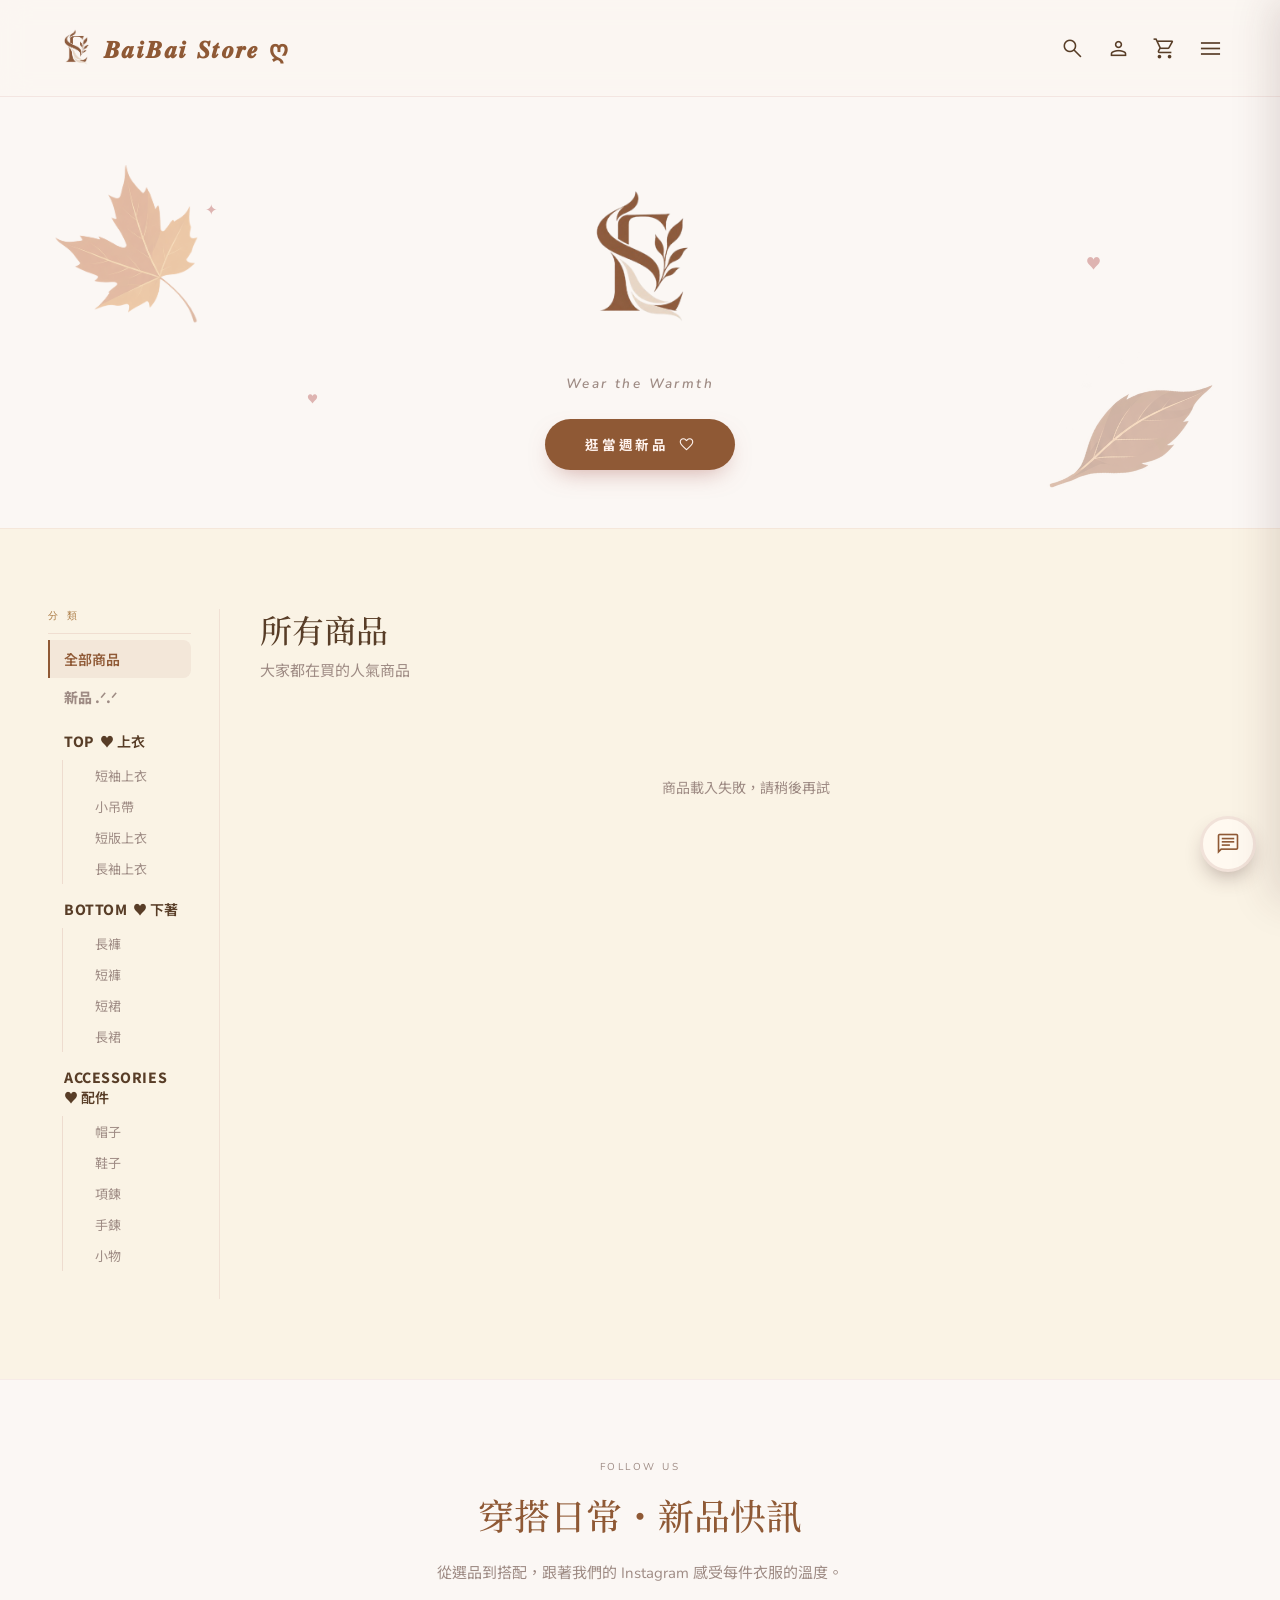
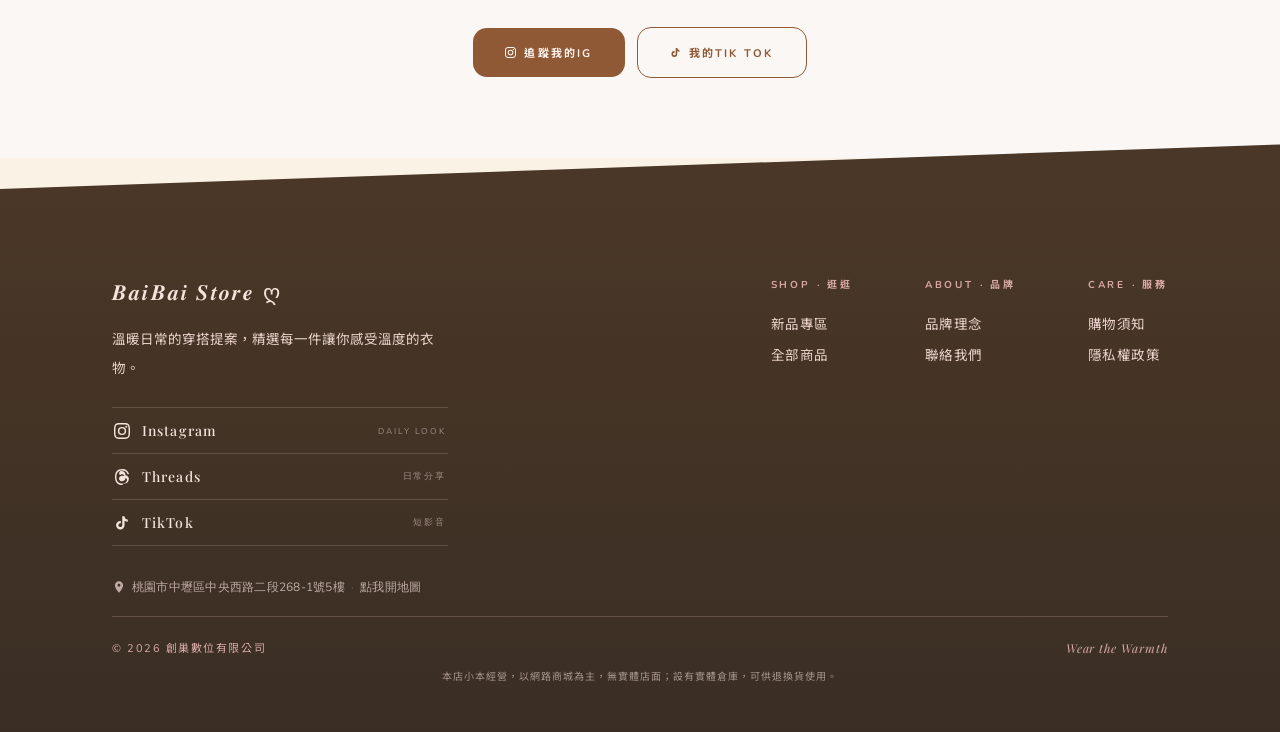
==== commit 1befb858: "change item_no format to item_letter+sort_order (3-digit), support A010 URL lookup" ====
--- a/index.html
+++ b/index.html
@@ -367,13 +367,13 @@
         ? `NT$${p.price.toLocaleString()} <span class="product-price-original">NT$${p.original_price.toLocaleString()}</span>`
         : `NT$${p.price.toLocaleString()}`;
       return `
-        <a class="product-card" href="product.html?id=${p.id}" data-cat="${[p.cat, p.badge === 'new' ? 'new' : ''].filter(Boolean).join(' ')}">
+        <a class="product-card" href="product.html?id=${p.item_letter ? p.item_letter + String(p.sort_order).padStart(3,'0') : p.id}" data-cat="${[p.cat, p.badge === 'new' ? 'new' : ''].filter(Boolean).join(' ')}">
           <div class="product-img-wrap">
             ${img}
             ${badge ? `<div class="product-badges">${badge}</div>` : ''}
           </div>
           <div class="product-info">
-            <p class="product-name">${p.name}</p>
+            <p class="product-name">${p.item_letter ? p.item_letter + String(p.sort_order).padStart(3,'0') + '-' + p.name : p.name}</p>
             <p class="product-price">${price}</p>
           </div>
         </a>`;
--- a/style.css
+++ b/style.css
@@ -683,9 +683,21 @@
 }
 @media (min-width: 640px) { .footer-bar { flex-direction: row; justify-content: space-between; text-align: left; } }
 .footer-bar .ft-copy { font-size: 11px; letter-spacing: .14em; color: var(--c-accent); }
+.footer-note {
+  margin-top: 10px; font-size: 11px; color: rgba(234,211,206,.35);
+  letter-spacing: .04em; text-align: center;
+}
 .footer-bar .ft-tagline {
   font-family: 'Playfair Display', serif; font-style: italic;
   font-size: 12px; letter-spacing: .08em; color: var(--c-accent);
+}
+
+.footer-note {
+  margin-top: 12px; font-size: 10px; letter-spacing: .1em;
+  color: rgba(234,211,206,.6);
+  display: flex; 
+  flex-direction: column;
+  text-align: center;
 }
 
 /* ══════════════════════════════════════════
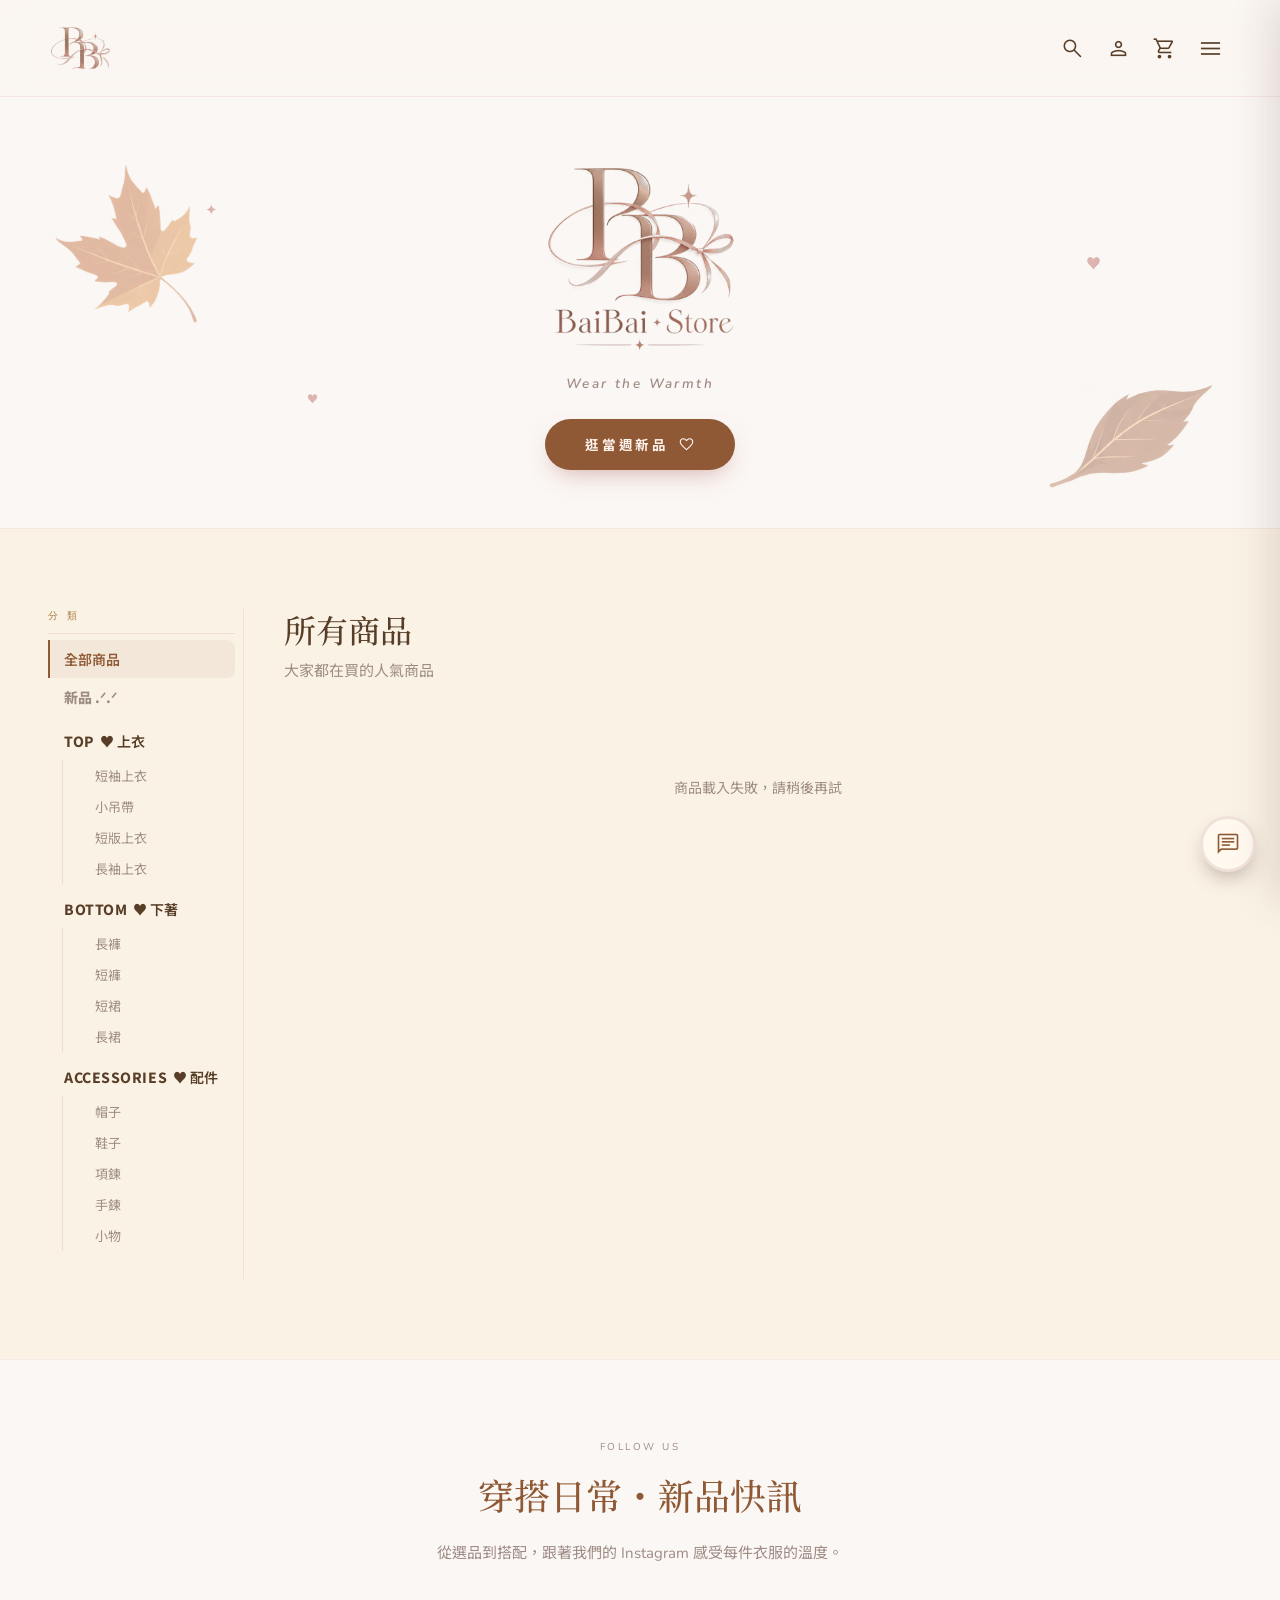
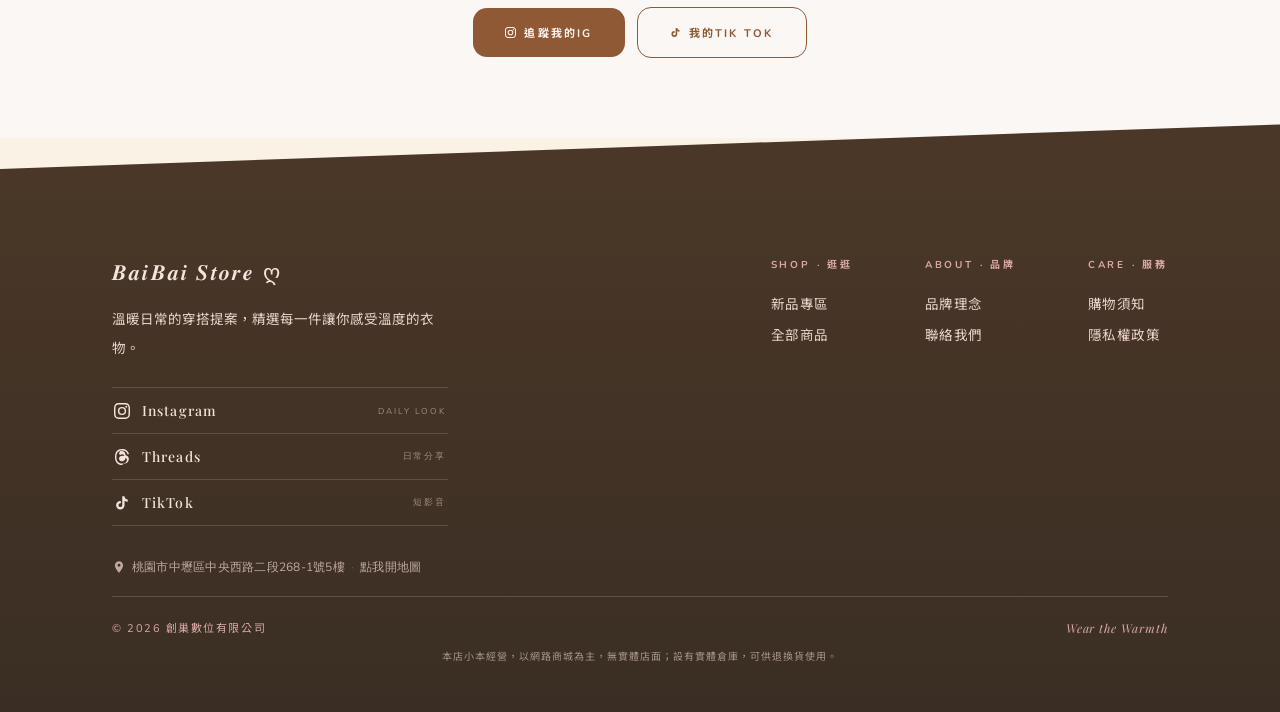
==== commit 10709fa9: "change new logo & tryon tools description" ====
--- a/index.html
+++ b/index.html
@@ -6,6 +6,14 @@
   <title>𝑩𝒂𝒊𝑩𝒂𝒊 𝑺𝒕𝒐𝒓𝒆 ღ｜服飾選物 ♥</title>
   <meta name="description" content="𝑩𝒂𝒊𝑩𝒂𝒊 𝑺𝒕𝒐𝒓𝒆 ღ — 溫暖日常的穿搭提案，精選每一件讓你感受溫度的衣物。">
   <meta name="theme-color" content="#FBF7F4">
+  <!-- Open Graph -->
+  <meta property="og:type" content="website">
+  <meta property="og:site_name" content="BaiBai Store">
+  <meta property="og:title" content="BaiBai Store｜服飾選物">
+  <meta property="og:description" content="溫暖日常的穿搭提案，精選每一件讓你感受溫度的衣物。">
+  <meta property="og:url" content="https://cloth.nestdigitalai.com/">
+  <meta property="og:image" content="https://cloth.nestdigitalai.com/image/og-cover.jpg">
+  <meta property="og:locale" content="zh_TW">
   <link rel="icon" type="image/x-icon" href="/image/favicon.ico">
   <link rel="icon" type="image/png" sizes="32x32" href="/image/favicon-32x32.png">
   <link rel="icon" type="image/png" sizes="16x16" href="/image/favicon-16x16.png">
@@ -41,8 +49,7 @@
 
     <!-- Logo ─ 替換成 <img src="/brand/logo.png" alt="品牌名稱" class="…"> -->
     <a href="/" class="header-logo" aria-label="品牌首頁">
-      <img src="/image/cloth_logo.png" alt="Wear the Warmth">
-      <p class="logo-text">𝑩𝒂𝒊𝑩𝒂𝒊 𝑺𝒕𝒐𝒓𝒆 ღ</p>
+      <img src="/image/logo_mark.png" alt="BaiBai Store">
     </a>
 
     <!-- Right actions -->
@@ -85,9 +92,7 @@
       <div class="drawer-spacer"></div>
       <!-- Logo (drawer 中央) -->
       <div class="drawer-logo">
-        <img src="/image/cloth_logo.png" alt="Wear the Warmth">
-        <p class="logo-text">𝑩𝒂𝒊𝑩𝒂𝒊 𝑺𝒕𝒐𝒓𝒆 ღ</p>
-        <span class="logo-text-span">Wear the Warmth</span>
+        <img src="/image/cloth_logo.png" alt="BaiBai Store">
       </div>
       <button class="drawer-close" onclick="Drawer.close()" aria-label="關閉選單">
         <span class="material-symbols-outlined">close</span>
@@ -97,12 +102,12 @@
     <nav class="drawer-nav">
       <span class="drawer-eyebrow">Menu</span>
 
-      <a class="drawer-link" href="#new-zone">
+      <a class="drawer-link" href="#shop" onclick="filterCat('new')">
         <span class="drawer-zh">新品專區</span>
         <span class="drawer-en">New In</span>
       </a>
       <span class="drawer-sep"></span>
-      <a class="drawer-link" href="#shop">
+      <a class="drawer-link" href="#shop" onclick="filterCat('all')">
         <span class="drawer-zh">全部商品</span>
         <span class="drawer-en">Shop All</span>
       </a>
@@ -150,10 +155,10 @@
     <div class="hero-inner">
       <!-- Logo 區：替換成 <img> -->
       <div class="hero-logo">
-        <img src="/image/cloth_logo.png" alt="Wear the Warmth">
+        <img src="/image/cloth_logo.png" alt="BaiBai Store">
       </div>
       <p class="hero-tagline">Wear the Warmth</p>
-      <a class="hero-cta" href="#shop">
+      <a class="hero-cta" href="#shop" onclick="filterCat('new')">
         逛當週新品
         <span class="material-symbols-outlined">favorite</span>
       </a>
@@ -357,6 +362,7 @@
       grid.innerHTML = '<p style="grid-column:1/-1;text-align:center;padding:60px 0;color:var(--c-secondary);font-size:14px">目前沒有商品</p>';
       return;
     }
+    const _catParam = new URLSearchParams(location.search).get('cat');
     grid.innerHTML = data.products.map(p => {
       const img    = p.images?.[0]
         ? `<img src="${API}/images/${p.images[0]}" alt="${p.name}" loading="lazy">`
@@ -378,6 +384,11 @@
           </div>
         </a>`;
     }).join('');
+
+    if (_catParam) {
+      filterCat(_catParam);
+      document.getElementById('shop')?.scrollIntoView({ behavior: 'smooth' });
+    }
   } catch {
     grid.innerHTML = '<p style="grid-column:1/-1;text-align:center;padding:60px 0;color:var(--c-secondary);font-size:14px">商品載入失敗，請稍後再試</p>';
   }
--- a/style.css
+++ b/style.css
@@ -75,13 +75,14 @@
 .header-logo {
   display: flex; align-items: center; text-decoration: none; flex-shrink: 0;
 }
-.header-logo img { height: 48px; width: auto; object-fit: contain; }
-@media (min-width: 768px) { .header-logo img { height: 56px; } }
+.header-logo img { height: 52px; max-width: 120px; width: auto; object-fit: contain; }
+@media (min-width: 768px) { .header-logo img { height: 64px; max-width: none; } }
 /* 文字 logo 備用 (沒有圖時顯示) */
 .logo-text {
   font-family: 'Playfair Display', serif;
   font-size: 24px; font-weight: 600;
   color: var(--c-primary); letter-spacing: .1em;
+  display: none;
 }
 .logo-text-span {
   font-family: 'Nunito', 'Noto Sans TC', sans-serif;
@@ -89,6 +90,11 @@
   color: var(--c-secondary); letter-spacing: .08em;
   top: 4px; left: 1px;
   position: relative;
+  display: none;
+}
+@media (min-width: 480px) {
+  .logo-text { display: block; }
+  .logo-text-span { display: inline; }
 }
 
 .header-actions { display: flex; align-items: center; gap: 2px; margin-left: auto; }
@@ -347,11 +353,11 @@
 @media (min-width: 768px) {
   .shop-sidebar {
     display: block;
-    width: 172px;
+    width: 196px;
     flex-shrink: 0;
     position: sticky;
     top: 108px;
-    padding-right: 28px;
+    padding-right: 8px;
     margin-right: 40px;
     border-right: 1px solid rgba(192,128,122,.15);
   }
@@ -373,7 +379,7 @@
 
 .sidebar-btn {
   display: block; width: 100%;
-  padding: 9px 12px 9px 14px;
+  padding: 9px 2px 9px 14px;
   background: none;
   border: none;
   border-left: 2.5px solid transparent;
